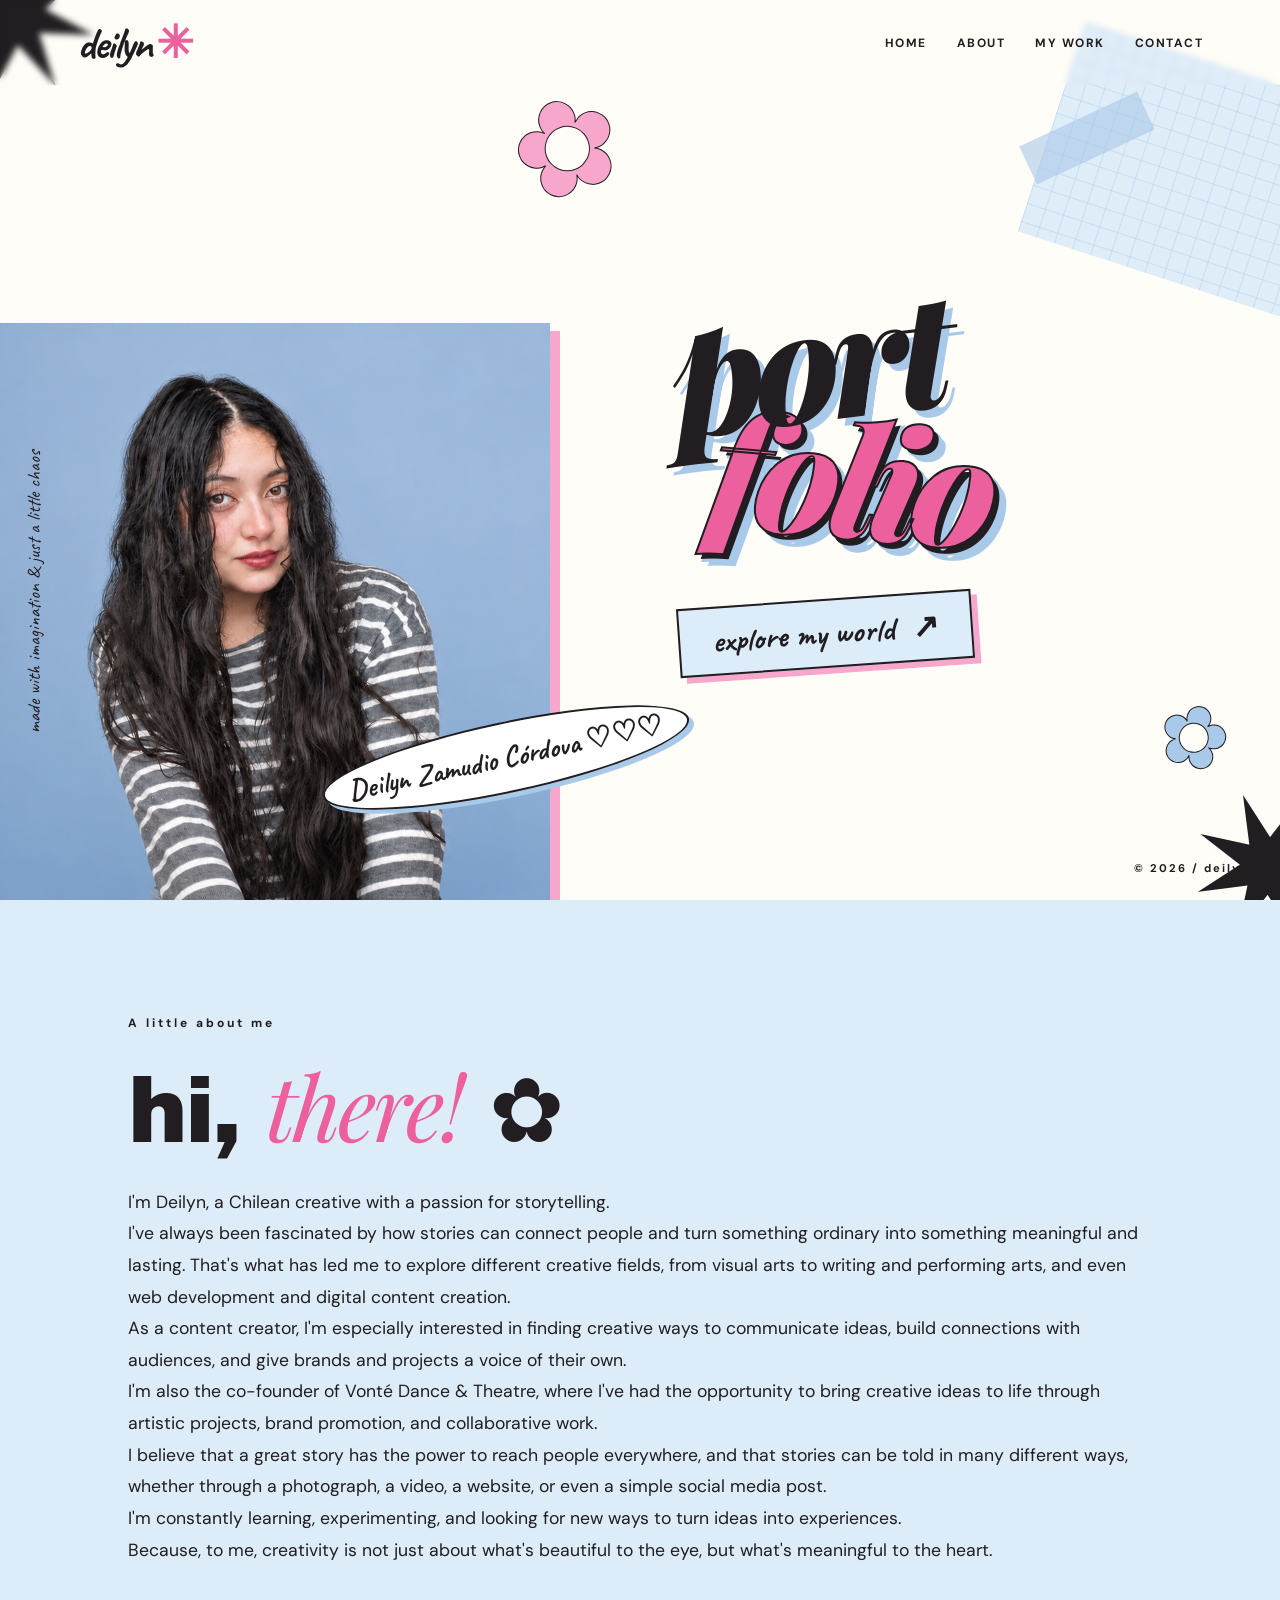
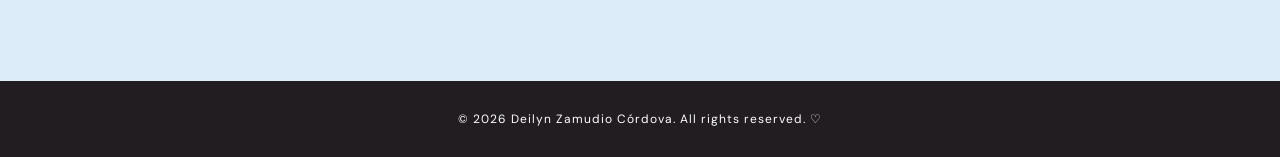
==== index.html @ b2ab258e "portfolio" ====
<!DOCTYPE html>
<html lang="en">

<head>
  <meta charset="UTF-8">
  <meta name="viewport" content="width=device-width, initial-scale=1.0">

  <title>Deilyn | Creative Portfolio</title>
  <meta name="description" content="Creative portfolio of Deilyn Zamudio Córdova. Storytelling, content creation and performing arts.">
  <link rel="icon" href="data:image/svg+xml,%3Csvg xmlns='http://www.w3.org/2000/svg' viewBox='0 0 100 100'%3E%3Ctext x='50%25' y='50%25' font-size='90' text-anchor='middle' dominant-baseline='central' fill='%23f7a6cc' stroke='%23211d20' stroke-width='1'%3E✿%3C/text%3E%3C/svg%3E">
  <link rel="stylesheet" href="css/main.css">

  <!-- Google Fonts -->
  <link rel="preconnect" href="https://fonts.googleapis.com">
  <link rel="preconnect" href="https://fonts.gstatic.com" crossorigin>

  <link href="https://fonts.googleapis.com/css2?family=Archivo+Black&family=Caveat:wght@400;600;700&family=DM+Sans:wght@400;500;700&family=Playfair+Display:ital,wght@0,700;0,900;1,700;1,900&display=swap" rel="stylesheet">
</head>

<body>

  <!-- HEADER -->
  <header class="site-header">
    <a href="#home" class="logo">deilyn<span>✳</span></a>
    <nav aria-label="Main navigation">
      <a href="no">Home</a>
      <a href="#about">About</a>
      <a href="notyet.html">My Work</a>
      <a href="notyet.html">Contact</a>
    </nav>
  </header>

  <main>

    <!-- HERO -->
    <section class="hero" id="home">

      <!-- Decorations -->
      <div class="paper-grid" aria-hidden="true"></div>
      <div class="tape" aria-hidden="true"></div>
      <span class="burst burst-one" aria-hidden="true">✷</span>
      <span class="burst burst-two" aria-hidden="true">✷</span>
      <span class="flower flower-one" aria-hidden="true">✿</span>
      <span class="flower flower-two" aria-hidden="true">✿</span>

      <!-- Photo -->
      <div class="hero-photo">
        <img
          src="assets/images/deilyn.png"
          alt="Deilyn Zamudio Córdova"
          class="portrait"
        >

        <span class="photo-sticker">Deilyn Zamudio Córdova ♡♡♡</span>
      </div>

      <!-- Main content -->
      <div class="hero-content">

        <h1 class="hero-title">
          <span class="title-first">PORT</span>
          <span class="title-second">FOLIO</span>
        </h1>

        <a href="#about" class="explore">
          explore my world <span>↗</span>
        </a>

      </div>

      <p class="hero-side-note">
        made with imagination & just a little chaos
      </p>

      <span class="hero-number">© 2026 / deilyn</span>

    </section>


    <!-- ABOUT -->
    <section class="about" id="about">

      <span class="section-kicker">A little about me</span>

      <h2>hi, <em>there!</em> ✿</h2>

    <p>
        I'm Deilyn, a Chilean creative with a passion for storytelling.
    </p>
    <p>
        I've always been fascinated by how stories can connect people and turn something ordinary into something meaningful and lasting. That's what has led me to explore different creative fields, from visual arts to writing and performing arts, and even web development and digital content creation.
    </p>
    <p>
        As a content creator, I'm especially interested in finding creative ways to communicate ideas, build connections with audiences, and give brands and projects a voice of their own. 
    </p>
    <p>
        I'm also the co-founder of Vonté Dance & Theatre, where I've had the opportunity to bring creative ideas to life through artistic projects, brand promotion, and collaborative work.
    </p>
    <p>
        I believe that a great story has the power to reach people everywhere, and that stories can be told in many different ways, whether through a photograph, a video, a website, or even a simple social media post.
    </p>
    <p>
        I'm constantly learning, experimenting, and looking for new ways to turn ideas into experiences.
    </p>
    <p>
        Because, to me, creativity is not just about what's beautiful to the eye, but what's meaningful to the heart.
    </p>
    </section>

  </main>

  <footer>
    <p>© 2026 Deilyn Zamudio Córdova. All rights reserved. ♡</p>
  </footer>

</body>
</html>
---- css/main.css ----
/* GENERAL */
:root {
  --pink: #f7a6cc;
  --hot-pink: #ec609e;
  --blue: #a9c9e8;
  --light-blue: #dcecf9;
  --black: #211d20;
  --cream: #fffdf8;
}

* {
  margin: 0;
  padding: 0;
  box-sizing: border-box;
}
html {
  scroll-behavior: smooth;
  scroll-padding-top: 85px;
}
body {
  background: var(--cream);
  color: var(--black);
  font-family: "DM Sans", sans-serif;
  overflow-x: hidden;
}

a {
  color: inherit;
  text-decoration: none;
}

img {
  display: block;
  max-width: 100%;
}
/* HEADER */
.site-header {
  position: fixed;
  top: 0;
  left: 0;
  z-index: 20;
  width: 100%;
  height: 85px;
  padding: 0 6%;
  display: flex;
  align-items: center;
  justify-content: space-between;
  backdrop-filter: blur(3px);
  -webkit-backdrop-filter: blur(10px);
}

.logo {
  font: 700 2.8rem "Caveat", cursive;
  letter-spacing: -2px;
}

.logo span {
  color: var(--hot-pink);
  margin-left: 5px;
}

nav {
  display: flex;
  gap: 30px;
}

nav a {
  font-size: 0.75rem;
  font-weight: 700;
  letter-spacing: 1.5px;
  text-transform: uppercase;
  transition: color 0.3s;
}

nav a:hover {
  color: var(--hot-pink);
}

/* HERO */
.hero {
  position: relative;
  isolation: isolate;
  width: 100%;
  height: 100vh;
  min-height: 760px;
  display: flex;
  align-items: center;
  justify-content: flex-end;
  background: var(--cream);
  overflow: hidden;
}

.hero::before {
  content: "";
  position: absolute;
  inset: 0;
  background-image: radial-gradient(
    rgba(33, 29, 32, 0.09) 0.8px,
    transparent 0.8px
  );
  background-size: 15px 15px;
  opacity: 0.6;
  pointer-events: none;
}

/* PAPER */
.paper-grid {
  position: absolute;
  top: 60px;
  right: -45px;
  width: 280px;
  height: 220px;
  background-color: var(--light-blue);
  background-image:
    linear-gradient(#a9c9e880 1px, transparent 1px),
    linear-gradient(90deg, #a9c9e880 1px, transparent 1px);
  background-size: 19px 19px;
  transform: rotate(18deg);
  opacity: 0.9;
  z-index: 1;
}

.notyet {
  min-height: 100vh;
  display: flex;
  flex-direction: column;
  justify-content: center;
  align-items: center;
  text-align: center;
}

/* PHOTO */
.hero-photo {
  position: absolute;
  left: 0;
  bottom: 0;
  z-index: 3;
  width: 43%;
  height: 85%;
}

.portrait {
  width: 100%;
  height: 100%;
  object-fit: contain;
  object-position: bottom left;
  filter: drop-shadow(10px 8px 0 var(--pink));
}
.photo-sticker {
  position: absolute;
  bottom: 14%;
  left: 58%;
  padding: 15px 25px;
  background: white;
  border: 2px solid var(--black);
  border-radius: 50%;
  box-shadow: 4px 5px 0 var(--blue);
  font: 700 1.8rem "Caveat", cursive;
  white-space: nowrap;
  transform: rotate(-12deg);
}

/* HERO CONTENT */
.hero-content {
  position: relative;
  z-index: 5;
  width: 63%;
  margin-right: 4%;
  display: flex;
  flex-direction: column;
  align-items: center;
  justify-content: center;
  gap: 70px;
  transform: translateY(35px);
  text-align: center;
}

/* PORTFOLIO TITLE */
.hero-title {
  display: flex;
  flex-direction: column;
  align-items: center;
  font: italic 900 clamp(90px, 12vw, 200px)
    "Playfair Display", serif;
  line-height: 0.72;
  letter-spacing: -10px;
  text-transform: lowercase;

  filter: drop-shadow(7px 7px 0 var(--blue));
}
.title-first {
  position: relative;
  z-index: 2;
  color: var(--black);
  transform: rotate(-7deg) translateX(-20px);
}

.title-second {
  position: relative;
  z-index: 1;
  margin-top: 5px;
  color: var(--hot-pink);
  -webkit-text-stroke: 2px var(--black);
  text-shadow: 5px 5px 0 var(--black);

  transform: rotate(5deg) translateX(25px);
}

/* EXPLORE */
.explore {
  display: inline-block;
  padding: 12px 32px;
  background: var(--light-blue);
  color: var(--black);
  border: 2px solid var(--black);
  box-shadow: 6px 6px 0 var(--pink);
  font: 700 2rem "Caveat", cursive;
  transform: rotate(-4deg);
  transition: transform 0.3s, background 0.3s;
}

.explore:hover {
  background: var(--pink);
  transform: rotate(0deg) translateY(-5px);
}

.explore span {
  margin-left: 10px;
}

/* DECORATIONS */
.flower, .burst, .tape {
  position: absolute;
  pointer-events: none;
  user-select: none;
}

.flower {
  -webkit-text-stroke: 1px var(--black);
  z-index: 4;
}

.flower-one {
  top: 7%;
  left: 40%;
  color: var(--pink);
  font-size: 130px;
  transform: rotate(-20deg);
}

.flower-two {
  right: 4%;
  bottom: 12%;
  color: var(--blue);
  font-size: 85px;
  transform: rotate(15deg);
}

.burst {
  color: var(--black);
  z-index: 2;
}

.burst-one {
  top: -125px;
  left: -80px;
  font-size: 220px;
  transform: rotate(15deg);
}

.burst-two {
  right: -75px;
  bottom: -100px;
  font-size: 200px;
  transform: rotate(-20deg);
}

.tape {
  position: absolute;
  top: 13%;
  right: 10%;
  z-index: 2;
  width: 130px;
  height: 42px;
  background: #a9c9e899;
  transform: rotate(-25deg);
}

/* SMALL DETAILS */
.hero-side-note {
  position: absolute;
  left: 22px;
  top: 50%;
  z-index: 5;
  font: 400 1.2rem "Caveat", cursive;
  writing-mode: vertical-rl;
  transform: rotate(180deg);
}

.hero-number {
  position: absolute;
  right: 30px;
  bottom: 25px;
  z-index: 5;
  font-size: 0.7rem;
  font-weight: 700;
  letter-spacing: 2px;
}


/* OTHER SECTIONS */
.about, .work, .contact {
  min-height: 440px;
  padding: 115px 10%;
}

.about {
  background: var(--light-blue);
}

.work {
  background: var(--cream);
}

.contact {
  background: var(--pink);
}

.section-kicker {
  display: block;
  margin-bottom: 25px;
  font-size: 0.75rem;
  font-weight: 700;
  letter-spacing: 3px;
}

.about h2, .work h2, .contact h2 {
  margin-bottom: 25px;
  font: 400 clamp(3.5rem, 7vw, 7rem)
    "Archivo Black", sans-serif;
  line-height: 1.1;
  letter-spacing: -3px;
}

.about h2 em, .work h2 em, .contact h2 em {
  font-family: "Playfair Display", serif;
  color: var(--hot-pink);
}

.about p, .work p, .contact p {
  max-width: 1200px;
  font-size: 1.1rem;
  line-height: 1.8;
}

/* FOOTER */
footer {
  padding: 30px;
  text-align: center;
  background: var(--black);
  color: white;
}
footer p {
  font-size: 0.75rem;
  letter-spacing: 1px;
}
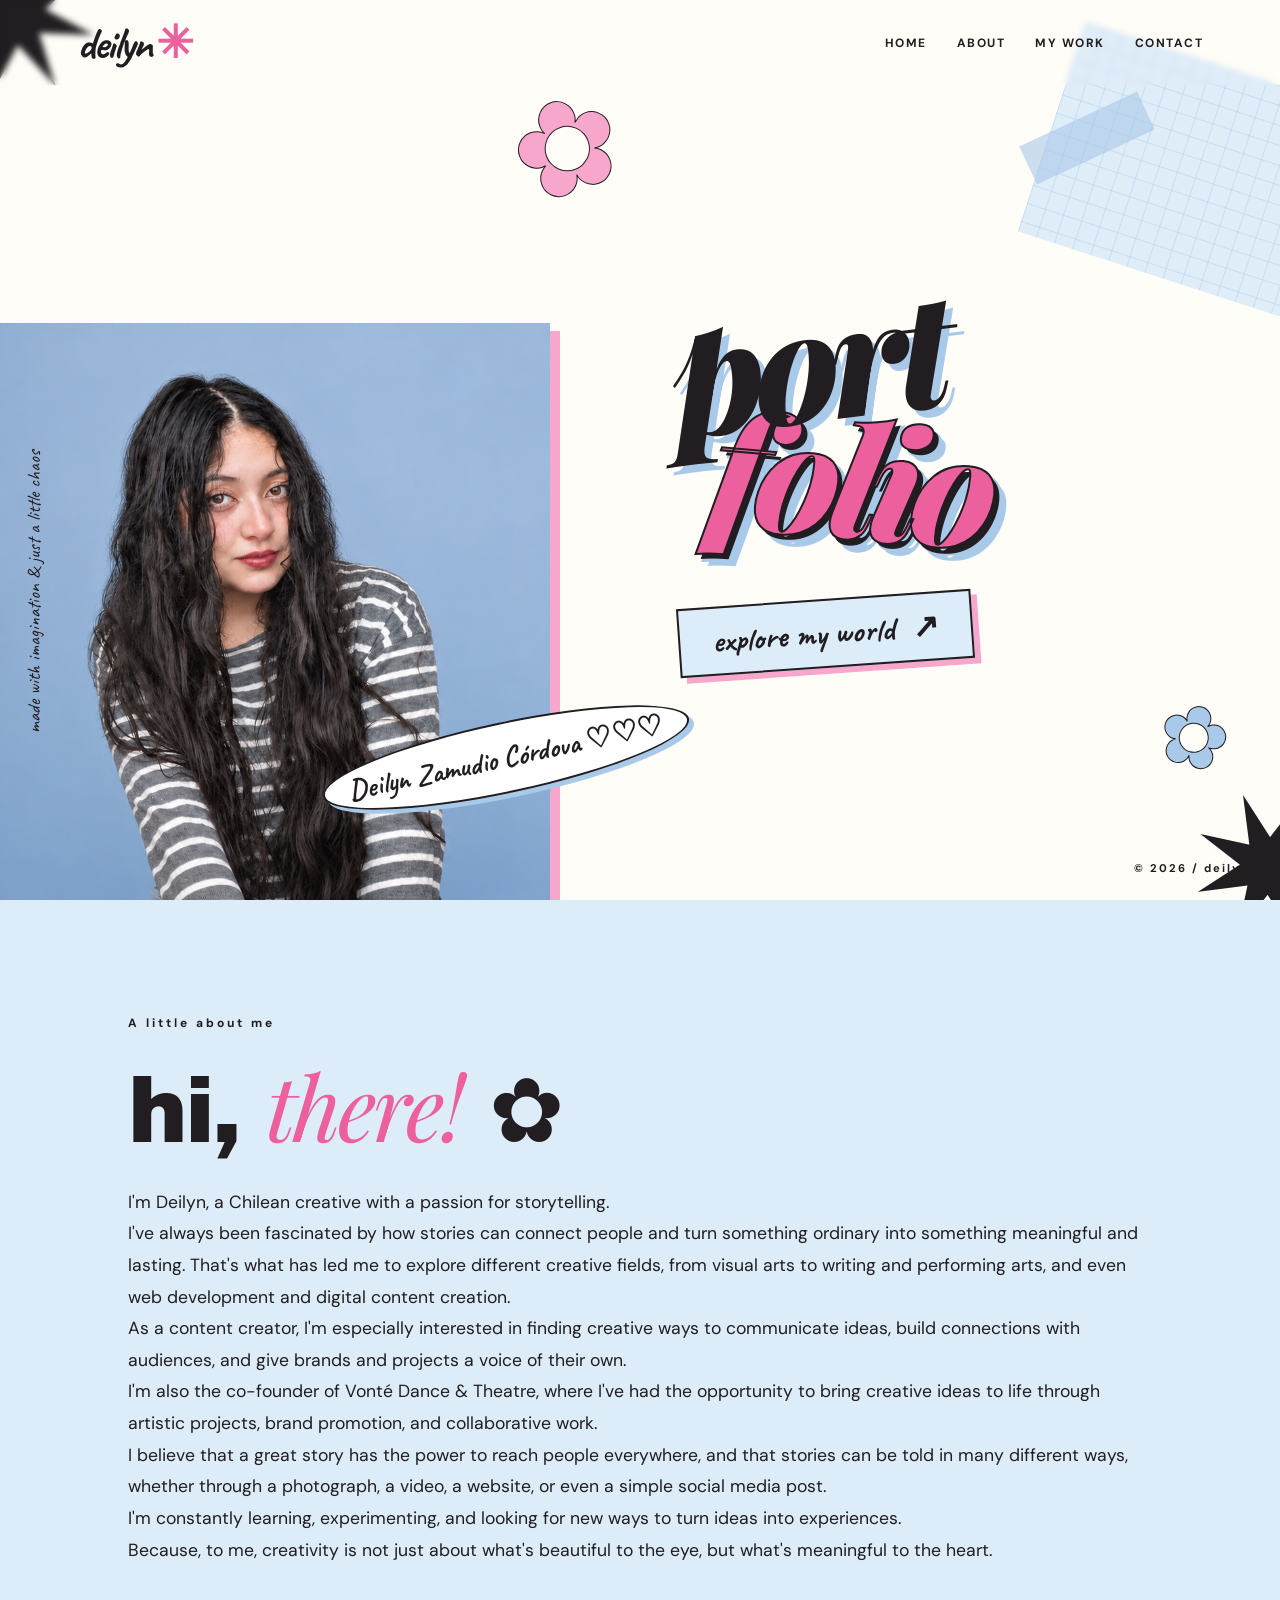
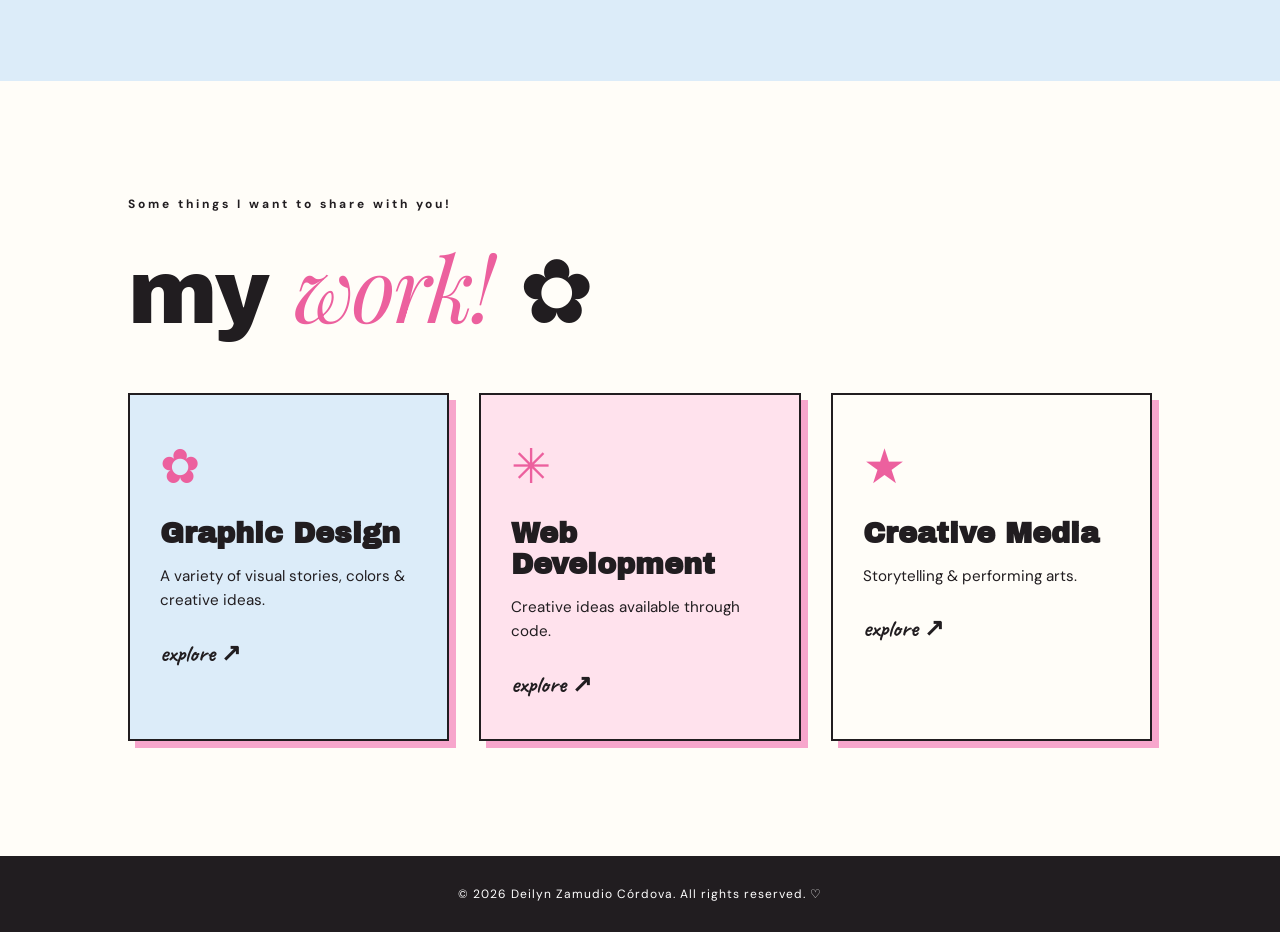
==== commit 27c1eaea: "graphic design" ====
--- a/index.html
+++ b/index.html
@@ -24,9 +24,9 @@
   <header class="site-header">
     <a href="#home" class="logo">deilyn<span>✳</span></a>
     <nav aria-label="Main navigation">
-      <a href="no">Home</a>
+      <a href="#home">Home</a>
       <a href="#about">About</a>
-      <a href="notyet.html">My Work</a>
+      <a href="#work">My Work</a>
       <a href="notyet.html">Contact</a>
     </nav>
   </header>
@@ -108,6 +108,40 @@
     </p>
     </section>
 
+
+  <!-- MY WORK -->
+  <section class="work" id="work">
+
+    <span class="section-kicker">Some things I want to share with you!</span>
+
+    <h2>my <em>work!</em> ✿</h2>
+
+    <div class="work-grid">
+      <a href="graphic-design.html" class="work-card">
+        <span class="work-icon">✿</span>
+        <h3>Graphic Design</h3>
+        <p>A variety of visual stories, colors & creative ideas.</p>
+        <span class="work-link">explore ↗</span>
+      </a>
+
+      <a href="notyet.html" class="work-card">
+        <span class="work-icon">✳</span>
+        <h3>Web Development</h3>
+        <p>Creative ideas available through code.</p>
+        <span class="work-link">explore ↗</span>
+      </a>
+
+      <a href="notyet.html" class="work-card">
+        <span class="work-icon">★</span>
+        <h3>Creative Media</h3>
+        <p>Storytelling & performing arts.</p>
+        <span class="work-link">explore ↗</span>
+      </a>
+
+    </div>
+
+  </section>
+
   </main>
 
   <footer>
--- a/css/main.css
+++ b/css/main.css
@@ -365,3 +365,176 @@
   font-size: 0.75rem;
   letter-spacing: 1px;
 }
+
+/* WORK CARDS */
+.work-grid {
+  display: grid;
+  grid-template-columns: repeat(3, 1fr);
+  gap: 30px;
+  margin-top: 50px;
+}
+
+.work-card {
+  min-height: 280px;
+  padding: 40px 30px;
+  background: var(--light-blue);
+  border: 2px solid var(--black);
+  box-shadow: 7px 7px 0 var(--pink);
+  transition: transform 0.3s;
+}
+
+.work-card:hover {
+  transform: translateY(-8px) rotate(-2deg);
+}
+
+.work-card:nth-child(2) {
+  background: #ffe2ed;
+}
+
+.work-card:nth-child(3) {
+  background: var(--cream);
+}
+
+.work-icon {
+  display: block;
+  margin-bottom: 20px;
+  font-size: 3rem;
+  color: var(--hot-pink);
+}
+
+.work-card h3 {
+  margin-bottom: 15px;
+  font: 700 1.8rem "Archivo Black", sans-serif;
+}
+
+.work-card p {
+  font-size: 0.95rem;
+  line-height: 1.6;
+}
+.work-link {
+  display: inline-block;
+  margin-top: 25px;
+  font: 700 1.5rem "Caveat", cursive;
+}
+
+/* GRAPHIC DESIGN PAGE */
+.graphic-design {
+  min-height: 100vh;
+  padding: 160px 10% 100px;
+  background: var(--cream);
+}
+.graphic-design > h1 {
+  margin-bottom: 25px;
+  font: 700 clamp(4rem, 7vw, 8rem)
+    "Archivo Black", sans-serif;
+  line-height: 1.1;
+  letter-spacing: -4px;
+}
+.graphic-design > h1 em {
+  font-family: "Playfair Display", serif;
+  color: var(--hot-pink);
+}
+
+.graphic-intro {
+  max-width: 650px;
+  margin-bottom: 80px;
+  font-size: 1.2rem;
+  line-height: 1.8;
+}
+
+/* PROJECT GRID */
+.projects-grid {
+  display: grid;
+  grid-template-columns: repeat(3, minmax(0, 1fr));
+  gap: 35px;
+  align-items: start;
+}
+
+/* PROJECT CARDS */
+.design-project {
+  min-width: 0;
+  padding: 25px;
+  background: var(--light-blue);
+  border: 2px solid var(--black);
+  box-shadow: 8px 8px 0 var(--pink);
+}
+
+.project-image {
+  display: flex;
+  justify-content: center;
+  align-items: center;
+  margin-bottom: 25px;
+}
+
+.project-image img {
+  width: 100%;
+  height: 310px;
+  object-fit: contain;
+}
+
+.project-content .section-kicker {
+  font-size: 0.65rem;
+  margin-bottom: 15px;
+}
+
+.project-content h2 {
+  margin-bottom: 15px;
+  font: 700 1.35rem "Archivo Black", sans-serif;
+  line-height: 1.3;
+}
+
+.project-content h3 {
+  margin: 25px 0 15px;
+  font: 700 1.5rem "Caveat", cursive;
+}
+
+.project-content p {
+  margin-bottom: 15px;
+  font-size: 0.85rem;
+  line-height: 1.7;
+}
+
+/* DESIGN REFLECTION */
+.reflection {
+  margin-top: 25px;
+}
+.reflection summary {
+  display: inline-block;
+  padding: 10px 18px;
+  background: var(--pink);
+  border: 2px solid var(--black);
+  box-shadow: 4px 4px 0 var(--black);
+  font: 700 1.35rem "Caveat", cursive;
+  cursor: pointer;
+  transform: rotate(-2deg);
+  transition: transform 0.3s;
+}
+
+.reflection summary:hover {
+  transform: rotate(0deg) translateY(-5px);
+}
+
+.reflection summary span {
+  margin-left: 5px;
+}
+
+.reflection[open] summary {
+  background: rgb(255, 255, 231);
+}
+
+.reflection-content {
+  margin-top: 25px;
+  padding: 18px;
+  background: var(--cream);
+  border-left: 4px solid var(--hot-pink);
+}
+
+.reflection-content p {
+  font-size: 0.8rem;
+  line-height: 1.7;
+  overflow-wrap: break-word;
+}
+
+.reflection-content p:last-child {
+  margin-bottom: 0;
+}
